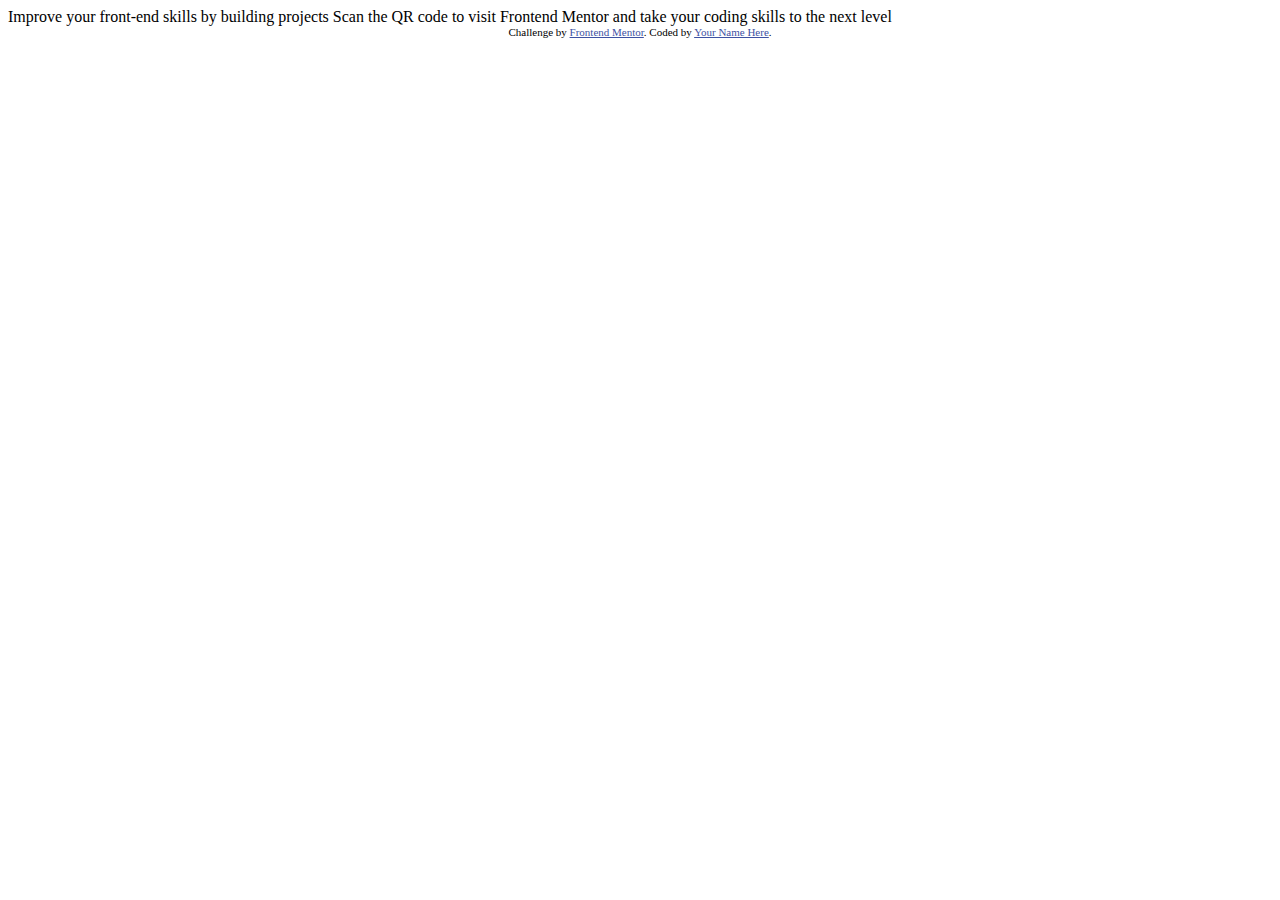
==== qr-code-component-main/index.html @ 55d8422d "Downloaded necessary Files" ====
<!DOCTYPE html>
<html lang="en">
<head>
  <meta charset="UTF-8">
  <meta name="viewport" content="width=device-width, initial-scale=1.0"> <!-- displays site properly based on user's device -->

  <link rel="icon" type="image/png" sizes="32x32" href="./images/favicon-32x32.png">
  
  <title>Frontend Mentor | QR code component</title>

  <!-- Feel free to remove these styles or customise in your own stylesheet 👍 -->
  <style>
    .attribution { font-size: 11px; text-align: center; }
    .attribution a { color: hsl(228, 45%, 44%); }
  </style>
</head>
<body>

  Improve your front-end skills by building projects

  Scan the QR code to visit Frontend Mentor and take your coding skills to the next level
  
  <div class="attribution">
    Challenge by <a href="https://www.frontendmentor.io?ref=challenge" target="_blank">Frontend Mentor</a>. 
    Coded by <a href="#">Your Name Here</a>.
  </div>
</body>
</html>
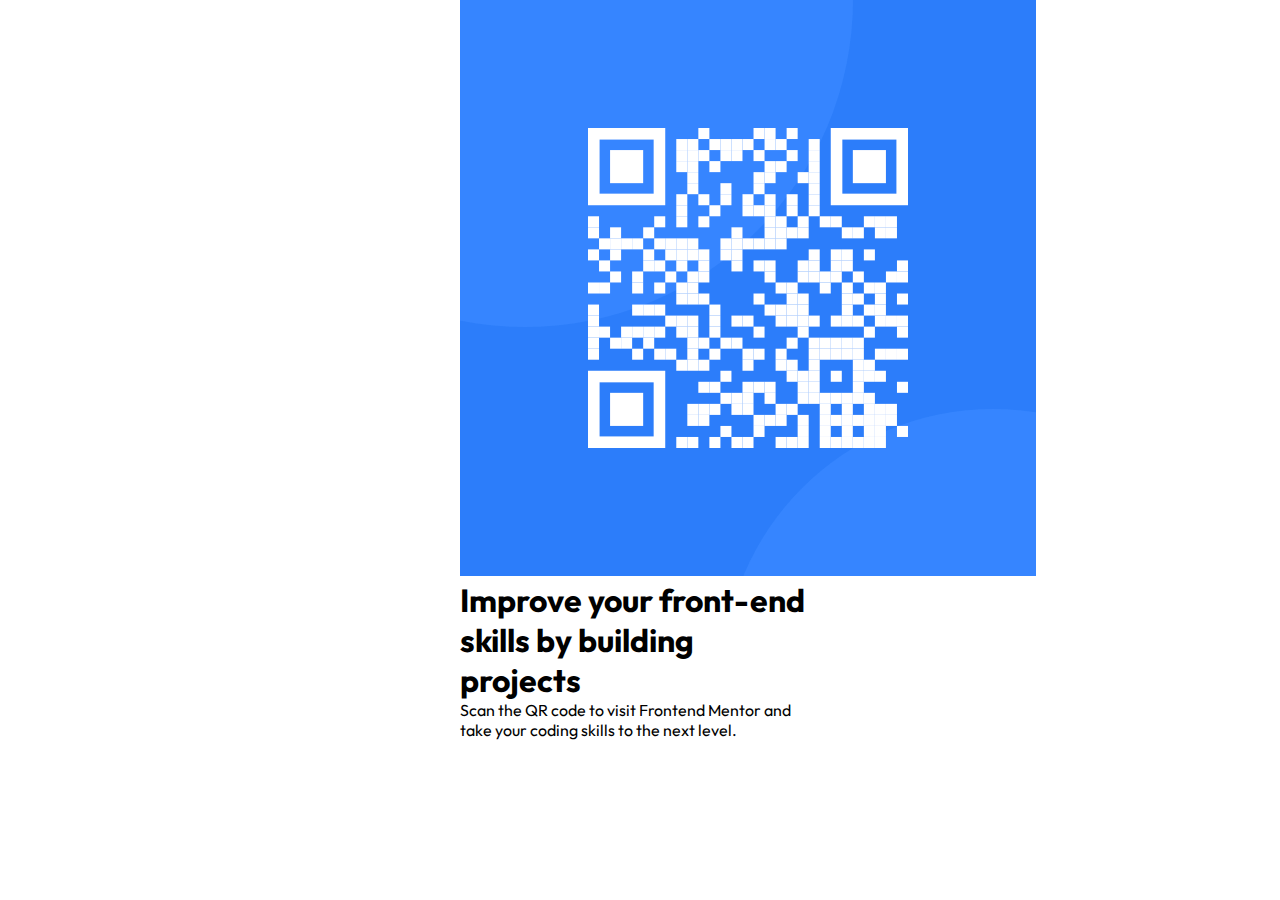
==== commit 2849b156: "Maded necessary changes." ====
--- a/qr-code-component-main/index.html
+++ b/qr-code-component-main/index.html
@@ -1,28 +1,36 @@
 <!DOCTYPE html>
 <html lang="en">
+
 <head>
-  <meta charset="UTF-8">
-  <meta name="viewport" content="width=device-width, initial-scale=1.0"> <!-- displays site properly based on user's device -->
+	<meta charset="UTF-8">
+	<meta name="viewport" content="width=device-width, initial-scale=1.0">
+	<!-- displays site properly based on user's device -->
 
-  <link rel="icon" type="image/png" sizes="32x32" href="./images/favicon-32x32.png">
-  
-  <title>Frontend Mentor | QR code component</title>
+	<link rel="icon" type="image/png" sizes="32x32" href="./images/favicon-32x32.png">
+	<link rel="stylesheet" href="styles.css">
+	<title>Frontend Mentor | QR code component</title>
 
-  <!-- Feel free to remove these styles or customise in your own stylesheet 👍 -->
-  <style>
-    .attribution { font-size: 11px; text-align: center; }
-    .attribution a { color: hsl(228, 45%, 44%); }
-  </style>
+	<link rel="preconnect" href="https://fonts.googleapis.com">
+	<link rel="preconnect" href="https://fonts.gstatic.com" crossorigin>
+	<!--font family: outfit-->
+	<link href="https://fonts.googleapis.com/css2?family=Outfit:wght@100..900&display=swap" rel="stylesheet">
+
 </head>
+
 <body>
 
-  Improve your front-end skills by building projects
+	<div class="container">
 
-  Scan the QR code to visit Frontend Mentor and take your coding skills to the next level
-  
-  <div class="attribution">
-    Challenge by <a href="https://www.frontendmentor.io?ref=challenge" target="_blank">Frontend Mentor</a>. 
-    Coded by <a href="#">Your Name Here</a>.
-  </div>
+		<div class="qr-code">
+			<img src="./images/image-qr-code.png" alt="QR code">
+			
+			<div class="text">
+				<h1>Improve your front-end skills by building projects</h1>
+				<p>Scan the QR code to visit Frontend Mentor and take your coding skills to the next level.</p>
+			</div>
+		</div>
+
+	</div>
 </body>
+
 </html>--- a/qr-code-component-main/styles.css
+++ b/qr-code-component-main/styles.css
@@ -0,0 +1,17 @@
+body{
+    font-family: outfit;
+}
+
+*{
+    margin:0 ;
+    padding: 0;
+}
+
+.container{
+    max-width: 360px;
+    margin: 0 auto;
+}
+
+.qr-code{
+    
+}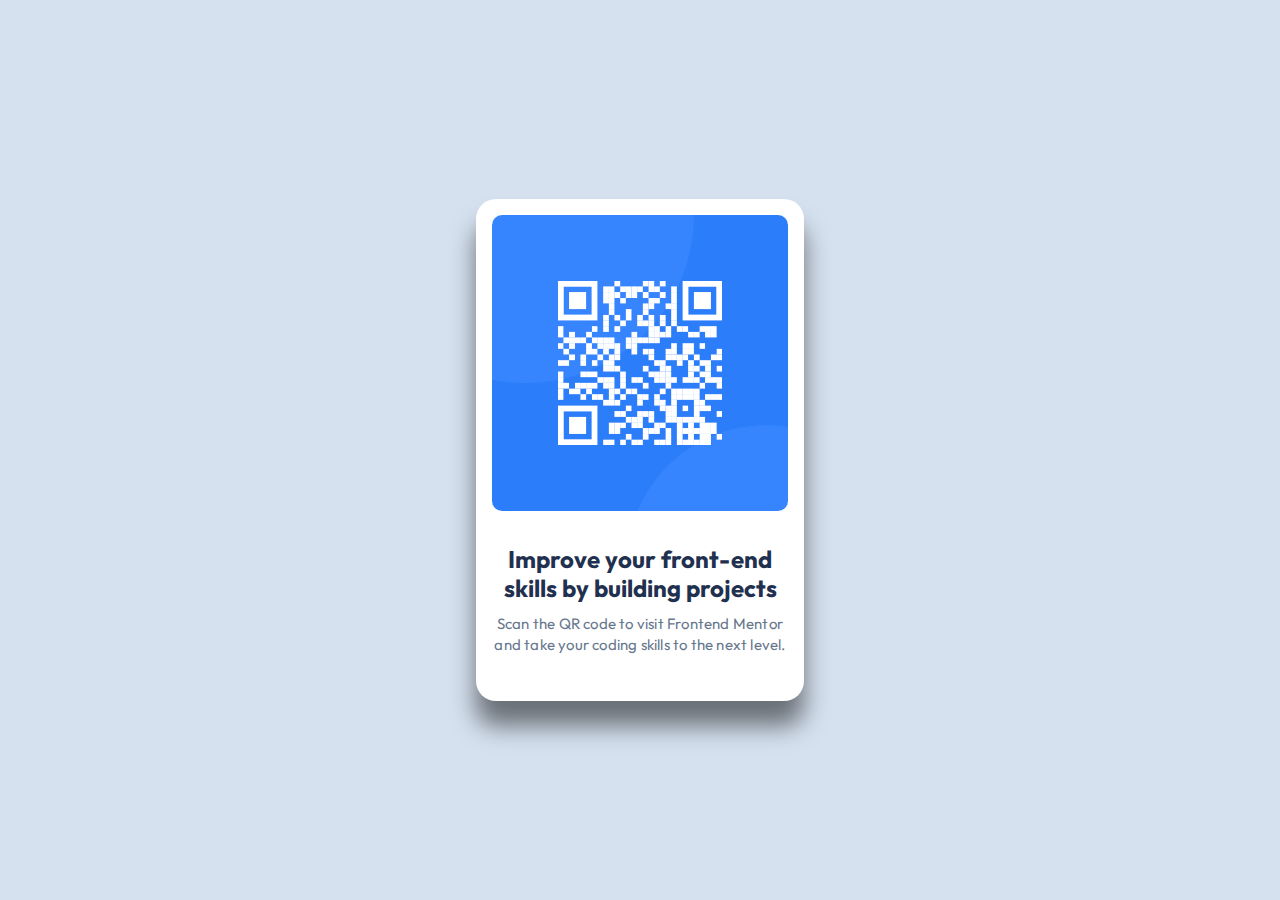
==== commit aece808a: "necessary changes to css file." ====
--- a/qr-code-component-main/index.html
+++ b/qr-code-component-main/index.html
@@ -25,7 +25,7 @@
 			<img src="./images/image-qr-code.png" alt="QR code">
 			
 			<div class="text">
-				<h1>Improve your front-end skills by building projects</h1>
+				<h2>Improve your front-end skills by building projects</h2>
 				<p>Scan the QR code to visit Frontend Mentor and take your coding skills to the next level.</p>
 			</div>
 		</div>
--- a/qr-code-component-main/styles.css
+++ b/qr-code-component-main/styles.css
@@ -1,5 +1,10 @@
 body{
     font-family: outfit;
+    background-color: #D5E1EF;
+    min-height: 100vh;
+    display: flex;
+    align-items: center;
+    font-size: 1em;
 }
 
 *{
@@ -13,5 +18,39 @@
 }
 
 .qr-code{
-    
-}+    background-color: white;
+    padding: 16px ;
+    border-radius: 20px;
+    text-align: center ;
+    box-shadow: 0px 25px 25px 0px rgba(0,0,0,0.5);   
+    margin: 0 1em ;
+}
+
+.qr-code img{
+    width:100%;
+    border-radius: 10px; 
+    text-align: center ;
+}
+
+.text{
+    padding: 30px 0px ;
+}
+
+.text h2{
+    font-weight: 700 ;
+    font-style: normal ;
+    color: #1F314F ;  
+    line-height: 120% ;
+    padding-bottom: 10px ;
+}
+
+.text p{
+    font-style: normal;
+    font-weight: 400;
+    line-height: 140%; /* 21px */
+    letter-spacing: 0.2px;
+    color: #68778D;
+    font-size: 15px ;
+}
+
+
